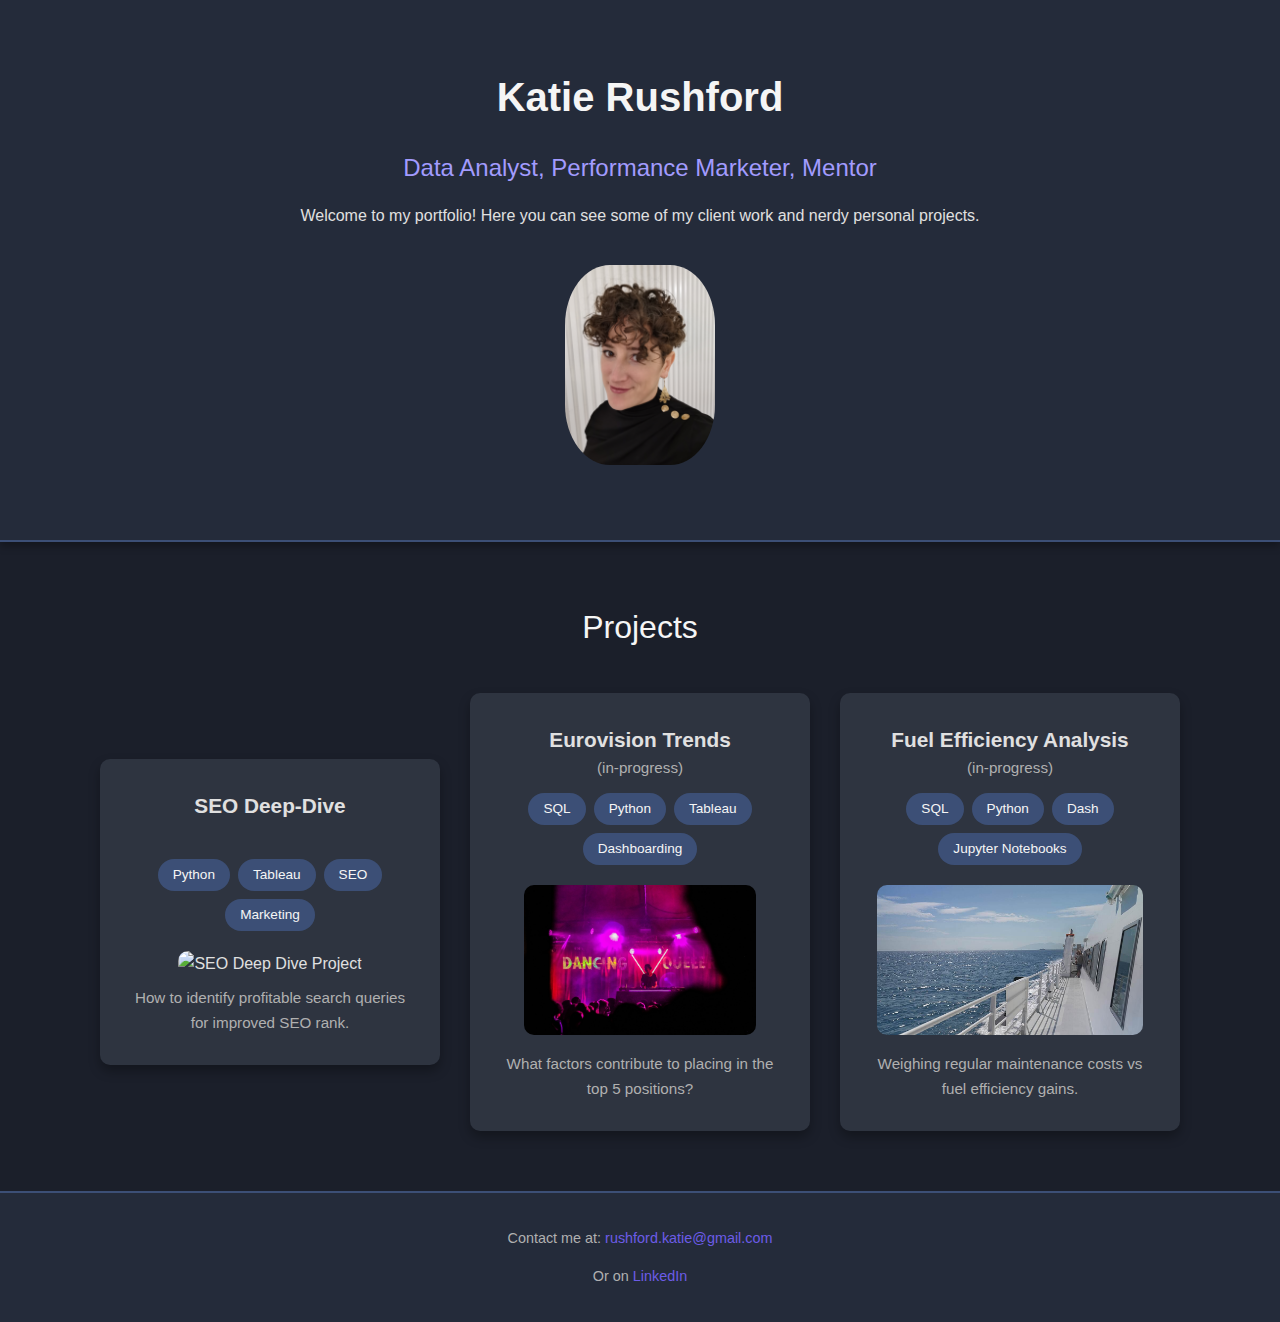
==== index.html @ add20924 "Update index.html changed unfinished projects to present tense" ====
<!DOCTYPE html>
<html lang="en">
  <head>
    <meta charset="UTF-8" />
    <meta name="viewport" content="width=device-width, initial-scale=1.0" />
    <meta http-equiv="X-UA-Compatible" content="ie=edge" />
    <title>Katie Rushford's Portfolio</title>
    <link rel="stylesheet" href="style.css" />
  </head>
  <body>
    <header>
      <div class="header-content">
        <div class="header-text">
          <h1>Katie Rushford</h1>
          <h2>Data Analyst, Performance Marketer, Mentor</h2>
          <p>
            Welcome to my portfolio! Here you can see some of my client work and
            nerdy personal projects.
          </p>
        </div>
        <img
          src="images/profile black edited.jpg"
          alt="Katie Rushford"
          class="profile-pic"
        />
      </div>
    </header>

    <section>
      <h2 id="project-header">Projects</h2>
      <div class="project-container">
        <div class="project-tile" onclick="openModal('seoModal')">
          <div class="project-title-text">
            <h3>SEO Deep-Dive</h3>
          </div>
          <div class="tag-container">
            <span class="tag">Python</span>
            <span class="tag">Tableau</span>
            <span class="tag">SEO</span>
            <span class="tag">Marketing</span>
          </div>
          <img src="images/seo.png" alt="SEO Deep Dive Project" />
          <p>
            How to identify profitable search queries for improved SEO rank.
          </p>
        </div>
        <div class="project-tile" onclick="openModal('eurovisionModal')">
          <div class="project-title-text">
            <h3>Eurovision Trends</h3>
            <p>(in-progress)</p>
          </div>
          <div class="tag-container">
            <span class="tag">SQL</span>
            <span class="tag">Python</span>
            <span class="tag">Tableau</span>
            <span class="tag">Dashboarding</span>
          </div>
          <img src="images/dancingqueen.jpg" alt="Eurovision Trends Project" />
          <p>What factors contribute to placing in the top 5 positions?</p>
        </div>

        <div class="project-tile" onclick="openModal('ferryModal')">
          <div class="project-title-text">
            <h3>Fuel Efficiency Analysis</h3>
            <p>(in-progress)</p>
          </div>
          <div class="tag-container">
            <span class="tag">SQL</span>
            <span class="tag">Python</span>
            <span class="tag">Dash</span>
            <span class="tag">Jupyter Notebooks</span>
          </div>
          <img src="images/ferry.jpg" alt="Ferry Efficiency Project" />
          <p>Weighing regular maintenance costs vs fuel efficiency gains.</p>
        </div>
      </div>
    </section>

    <footer>
      <p>
        Contact me at:
        <a href="mailto:rushford.katie@gmail.com">rushford.katie@gmail.com</a>
      </p>
      <p>
        Or on
        <a
          href="https://www.linkedin.com/in/katie-rushford-b1260285/"
          target="_blank"
          >LinkedIn</a
        >
      </p>
    </footer>

    <div id="seoModal" class="modal">
      <div class="modal-content">
        <span class="close" onclick="closeModal('seoModal')">&times;</span>
        <h1>SEO Deep-Dive</h1>
        <hr class="purple-line" />
        <p>
          My client wanted to identify profitable opportunities to target
          improved SEO rankings. I analysed rank, search volume, and
          competitiveness of their search terms, prioritised by profitability for the
          company, and identified substantial niche areas for the client to
          focus their SEO strategy on. 
          
          I used Python to clean the data and build
          the database, and Tableau to create relevant visuals to aid
          explanations to non-technical and non-marketing stakeholders.
        </p>
        <section class="pdf-images">
          <h2>Presentation:</h2>

          <div class="image-container">
            <img
              src="slides_as_jpg/SEO Analysis_Katie Rushford_Client Anonymised (01).jpg"
              alt="Page 1 of SEO Analysis PDF"
            />
            <img
              src="slides_as_jpg/SEO Analysis_Katie Rushford_Client Anonymised (02).jpg"
              alt="Page 2 of SEO Analysis PDF"
            />
            <img
              src="slides_as_jpg/SEO Analysis_Katie Rushford_Client Anonymised (03).jpg"
              alt="Page 3 of SEO Analysis PDF"
            />
            <img
              src="slides_as_jpg/SEO Analysis_Katie Rushford_Client Anonymised (04).jpg"
              alt="Page 4 of SEO Analysis PDF"
            />
            <img
              src="slides_as_jpg/SEO Analysis_Katie Rushford_Client Anonymised (05).jpg"
              alt="Page 5 of SEO Analysis PDF"
            />
            <img
              src="slides_as_jpg/SEO Analysis_Katie Rushford_Client Anonymised (06).jpg"
              alt="Page 6 of SEO Analysis PDF"
            />
            <img
              src="slides_as_jpg/SEO Analysis_Katie Rushford_Client Anonymised (07).jpg"
              alt="Page 7 of SEO Analysis PDF"
            />
            <img
              src="slides_as_jpg/SEO Analysis_Katie Rushford_Client Anonymised (08).jpg"
              alt="Page 8 of SEO Analysis PDF"
            />
            <img
              src="slides_as_jpg/SEO Analysis_Katie Rushford_Client Anonymised (09).jpg"
              alt="Page 9 of SEO Analysis PDF"
            />
            <img
              src="slides_as_jpg/SEO Analysis_Katie Rushford_Client Anonymised (10).jpg"
              alt="Page 10 of SEO Analysis PDF"
            />
            <img
              src="slides_as_jpg/SEO Analysis_Katie Rushford_Client Anonymised (11).jpg"
              alt="Page 11 of SEO Analysis PDF"
            />
            <img
              src="slides_as_jpg/SEO Analysis_Katie Rushford_Client Anonymised (12).jpg"
              alt="Page 12 of SEO Analysis PDF"
            />
            <img
              src="slides_as_jpg/SEO Analysis_Katie Rushford_Client Anonymised (13).jpg"
              alt="Page 13 of SEO Analysis PDF"
            />
            <img
              src="slides_as_jpg/SEO Analysis_Katie Rushford_Client Anonymised (14).jpg"
              alt="Page 14 of SEO Analysis PDF"
            />
            <img
              src="slides_as_jpg/SEO Analysis_Katie Rushford_Client Anonymised (15).jpg"
              alt="Page 15 of SEO Analysis PDF"
            />
            <img
              src="slides_as_jpg/SEO Analysis_Katie Rushford_Client Anonymised (16).jpg"
              alt="Page 16 of SEO Analysis PDF"
            />
            <img
              src="slides_as_jpg/SEO Analysis_Katie Rushford_Client Anonymised (17).jpg"
              alt="Page 17 of SEO Analysis PDF"
            />
            <img
              src="slides_as_jpg/SEO Analysis_Katie Rushford_Client Anonymised (18).jpg"
              alt="Page 18 of SEO Analysis PDF"
            />
            <img
              src="slides_as_jpg/SEO Analysis_Katie Rushford_Client Anonymised (19).jpg"
              alt="Page 19 of SEO Analysis PDF"
            />
          </div>
        </section>
      </div>
    </div>

    <div id="eurovisionModal" class="modal">
      <div class="modal-content">
        <span class="close" onclick="closeModal('eurovisionModal')"
          >&times;</span
        >
        <h1>Eurovision Trends (in progress)</h1>
        <hr class="purple-line" />
        <p>
          I started nerding-out over the history and influences of Eurovision
          results and want to see if I can build some cool visualisations of
          trends or even predictions of what factors contribute to placing in
          the top 5 overall positions. I wam particularly interested in the
          relationship (if any) between the professional jury vs general
          population scores. 
          
          I am using SQL and Python for data management and
          querying and Tableau to build the visual story.
        </p>
        <section class="pdf-images">
          <h2>Tableau Story:</h2>
          <div class="image-container">
            <a
              href="https://public.tableau.com/views/EurovisionDashboard_17280375357720/Sheet3?:language=en-US&:sid=&:redirect=auth&:display_count=n&:origin=viz_share_link"
              target="_blank"
              >View the Interactive Dashboard directly on Tableau Public</a
            >
          </div>
        </section>
      </div>
    </div>

    <div id="ferryModal" class="modal">
      <div class="modal-content">
        <span class="close" onclick="closeModal('ferryModal')">&times;</span>
        <h1>Ferry Operator Costs Analysis (in progress)</h1>
        <hr class="purple-line" />
        <p>
          A ferry operator client wants to optimise the costs of regular
          maintenance and servicing against the improved fuel efficiency gains.
          This project involves detailed analysis of operational data,
          predictive modeling to forecast fuel consumption, and cost-benefit
          analysis to determine optimal maintenance schedules. 
          
          I am building this dashboard as a web app using Dash in order to 
          reduce reliance on new tools for this very small company. 
        </p>
        <section class="pdf-images">
          <h2>Project Information:</h2>
          <div class="image-container">
            <p>(Visualizations coming soon.)</p>
          </div>
        </section>
      </div>
    </div>

    <script>
      // Modal functionality
      function openModal(modalId) {
        document.getElementById(modalId).style.display = 'block'
      }

      function closeModal(modalId) {
        document.getElementById(modalId).style.display = 'none'
      }

      // Close modal when clicking outside of it
      window.onclick = function (event) {
        const modals = document.querySelectorAll('.modal')
        modals.forEach(function (modal) {
          if (event.target == modal) {
            modal.style.display = 'none'
          }
        })
      }
    </script>
  </body>
</html>
---- style.css ----
/* Color Variables */
:root {
  --primary-bg: #1b1f2a;
  --secondary-bg: #242b3a;
  --highlight-bg: #2e3440;
  --border-color: #3c4f76;
  --accent-color: #6c5ce7;
  --accent-hover: #5e50d4;
  --light-text: #f5f5f5;
  --mid-text: #b0b0b0;
  --dark-text: #e0e0e0;
  --highlight-text: #a29bfe;
}

/* General Styles */
body {
  font-family: 'Roboto', sans-serif;
  margin: 0;
  padding: 0;
  background-color: var(--primary-bg);
  color: var(--dark-text);
  line-height: 1.6;
}

a {
  color: var(--accent-color);
  text-decoration: none;
  transition: color 0.3s;
}

a:hover {
  color: var(--accent-hover);
}

/* Header Styles */
header {
  display: flex;
  align-items: center;
  justify-content: center;
  height: 60vh;
  background-color: var(--secondary-bg);
  border-bottom: 2px solid var(--border-color);
  box-shadow: 0 4px 8px rgba(0, 0, 0, 0.3);
}

.header-content {
  display: flex;
  width: 90%;
  max-width: 1200px;
  align-items: center;
  flex-direction: column;
  text-align: center;
}

.header-text {
  margin-bottom: 20px;
}

.profile-pic {
  border-radius: 30%;
  height: 200px;
  object-fit: contain;
  margin-bottom: 20px;
}

h1 {
  font-size: 2.5em;
  color: var(--light-text);
  margin: 10px 0;
}

h2 {
  color: var(--highlight-text);
  margin-bottom: 10px;
  font-weight: 400;
}

/* Section Styles */
section {
  margin: 60px 0;
}

/* Project Container Styles */
.project-container {
  display: flex;
  flex-direction: column;
  align-items: center;
  gap: 40px;
}

@media (min-width: 900px) {
  .project-container {
    flex-direction: row;
    flex-wrap: wrap;
    justify-content: center;
    gap: 30px;
  }
}

/* Project Tile Styles */
.project-tile {
  background-color: var(--highlight-bg);
  border-radius: 10px;
  padding: 30px;
  box-shadow: 0 6px 12px rgba(0, 0, 0, 0.3);
  transition: transform 0.3s, box-shadow 0.3s;
  text-align: center;
  width: 280px;
}

.project-tile:hover {
  transform: translateY(-5px);
  box-shadow: 0 8px 16px rgba(0, 0, 0, 0.5);
}

.project-title-text {
  height: 60px;
  display: flex;
  flex-direction: column;
}

.project-tile h3 {
  color: var(--dark-text);
  margin: 0;
  font-size: 1.3em;
}

.project-tile img {
  height: 150px;
  width: auto;
  border-radius: 10px;
  margin: 10px 0;
  object-fit: cover;
}

.project-tile p {
  color: var(--mid-text);
  margin: 0;
  font-size: 0.95em;
}

.project-tile a {
  display: flex;
  flex-direction: column;
  height: 100%;
  color: inherit;
}

/* Tag Styles */
.tag-container {
  display: flex;
  justify-content: center;
  gap: 8px;
  margin: 10px 0;
  flex-wrap: wrap;
}

.tag {
  background-color: var(--border-color);
  color: var(--light-text);
  padding: 5px 15px;
  border-radius: 30px;
  font-size: 0.85em;
}

/* Footer Styles */
footer {
  text-align: center;
  margin-top: 50px;
  padding: 20px;
  background-color: var(--secondary-bg);
  font-size: 0.9em;
  color: var(--mid-text);
  border-top: 2px solid var(--border-color);
}

/* Project Header */
#project-header {
  text-align: center;
  font-size: 2em;
  color: var(--light-text);
  margin-bottom: 40px;
}

/* Modal Styles */
.modal {
  display: none;
  position: fixed;
  z-index: 1;
  left: 0;
  top: 0;
  width: 100%;
  height: 100%;
  overflow: auto;
  background-color: rgba(0, 0, 0, 0.7);
}

.modal-content {
  background-color: var(--secondary-bg);
  margin: 5% auto;
  padding: 40px;
  border: 1px solid var(--border-color);
  width: 80%;
  max-width: 1200px;
  border-radius: 15px;
  box-shadow: 0 6px 12px rgba(0, 0, 0, 0.4);
  color: var(--light-text);
}

.close {
  color: var(--light-text);
  float: right;
  font-size: 28px;
  font-weight: bold;
  cursor: pointer;
}

.close:hover,
.close:focus {
  color: var(--accent-hover);
  text-decoration: none;
}

.image-container {
  width: 100%;
  display: flex;
  flex-direction: column;
}

.image-container img {
  margin: 10px 0;
}
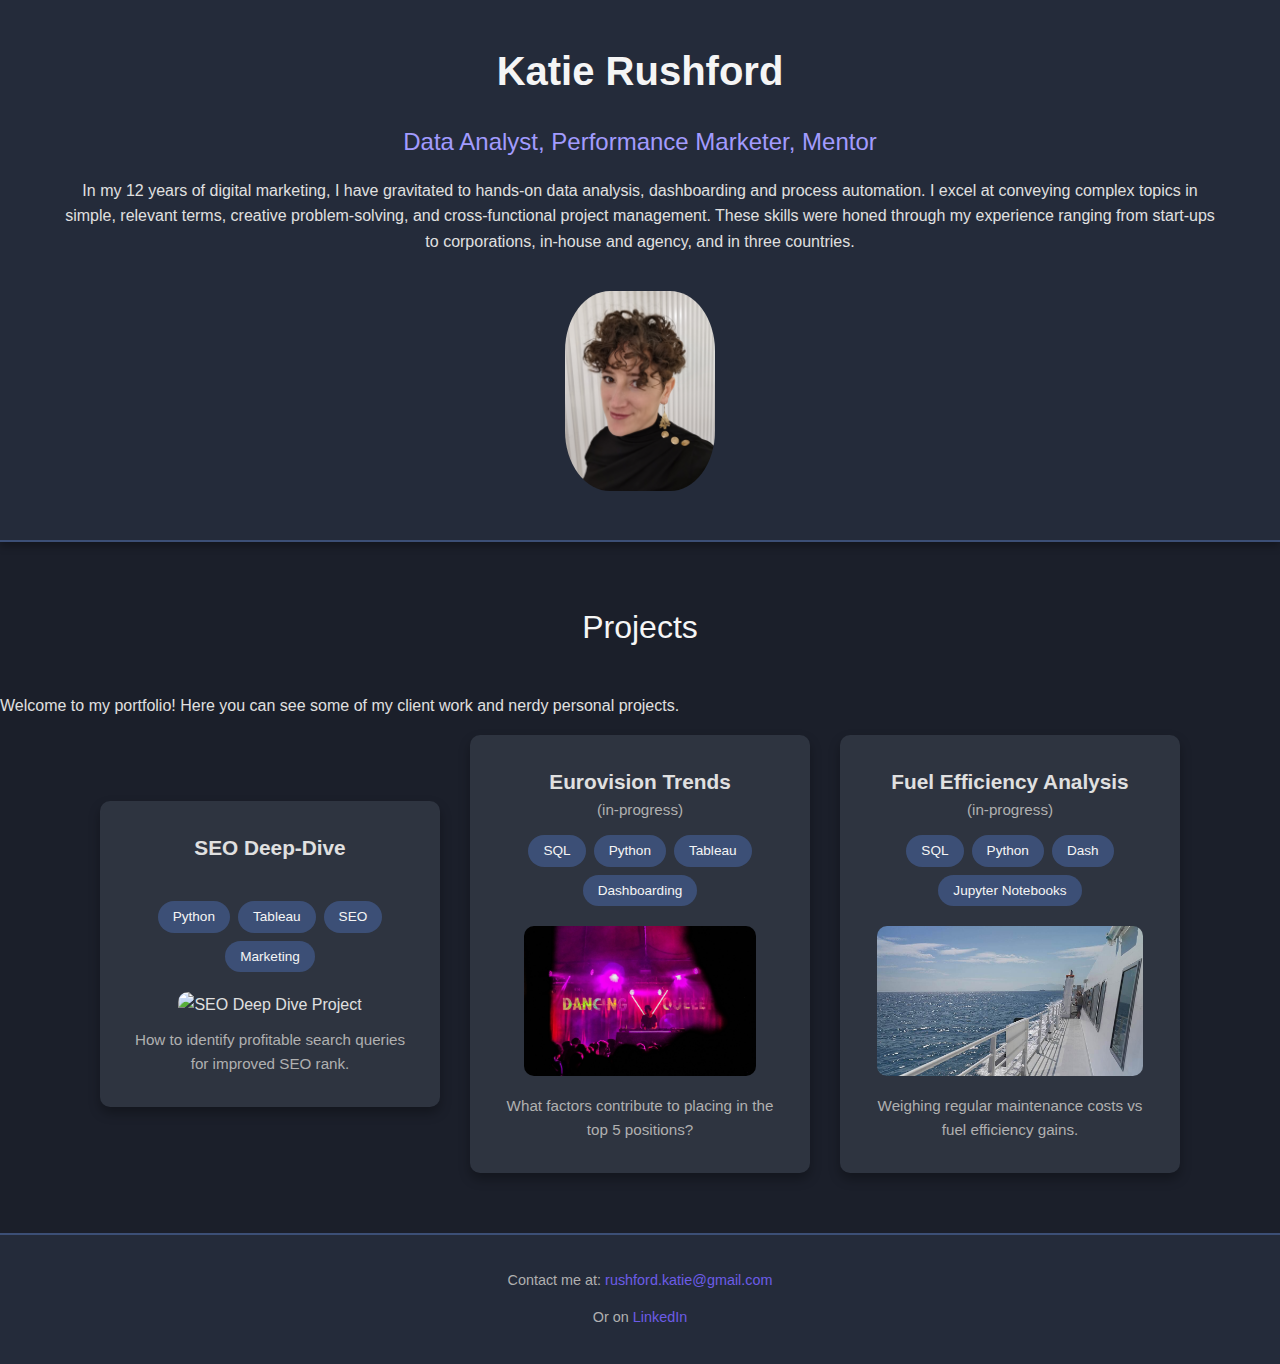
==== commit bafbc2a7: "Update index.html add intro" ====
--- a/index.html
+++ b/index.html
@@ -14,8 +14,7 @@
           <h1>Katie Rushford</h1>
           <h2>Data Analyst, Performance Marketer, Mentor</h2>
           <p>
-            Welcome to my portfolio! Here you can see some of my client work and
-            nerdy personal projects.
+            In my 12 years of digital marketing, I have gravitated to hands-on data analysis, dashboarding and process automation. I excel at conveying complex topics in simple, relevant terms, creative problem-solving, and cross-functional project management. These skills were honed through my experience ranging from start-ups to corporations, in-house and agency, and in three countries. 
           </p>
         </div>
         <img
@@ -28,6 +27,10 @@
 
     <section>
       <h2 id="project-header">Projects</h2>
+      <p>
+        Welcome to my portfolio! Here you can see some of my client work and
+            nerdy personal projects.
+      </p>
       <div class="project-container">
         <div class="project-tile" onclick="openModal('seoModal')">
           <div class="project-title-text">
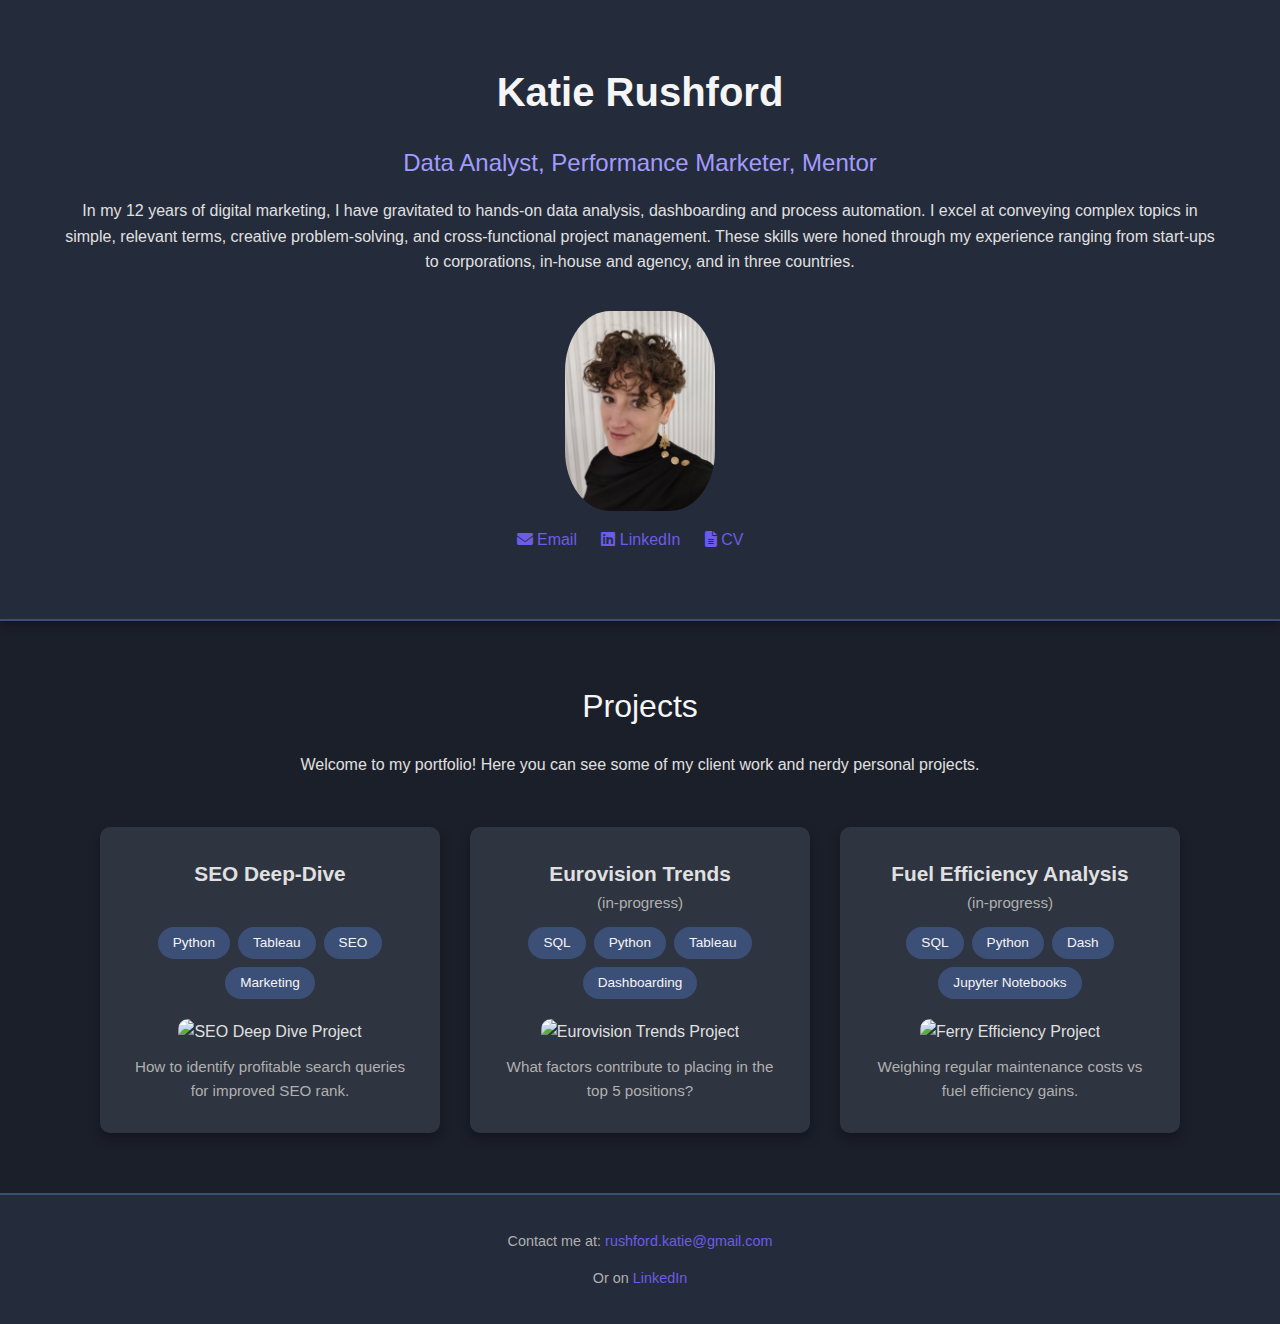
==== commit eb5d4b64: "add font awesome and add links under profile image" ====
--- a/index.html
+++ b/index.html
@@ -6,6 +6,10 @@
     <meta http-equiv="X-UA-Compatible" content="ie=edge" />
     <title>Katie Rushford's Portfolio</title>
     <link rel="stylesheet" href="style.css" />
+    <link
+      rel="stylesheet"
+      href="https://cdnjs.cloudflare.com/ajax/libs/font-awesome/6.4.0/css/all.min.css"
+    />
   </head>
   <body>
     <header>
@@ -14,7 +18,12 @@
           <h1>Katie Rushford</h1>
           <h2>Data Analyst, Performance Marketer, Mentor</h2>
           <p>
-            In my 12 years of digital marketing, I have gravitated to hands-on data analysis, dashboarding and process automation. I excel at conveying complex topics in simple, relevant terms, creative problem-solving, and cross-functional project management. These skills were honed through my experience ranging from start-ups to corporations, in-house and agency, and in three countries. 
+            In my 12 years of digital marketing, I have gravitated to hands-on
+            data analysis, dashboarding and process automation. I excel at
+            conveying complex topics in simple, relevant terms, creative
+            problem-solving, and cross-functional project management. These
+            skills were honed through my experience ranging from start-ups to
+            corporations, in-house and agency, and in three countries.
           </p>
         </div>
         <img
@@ -22,14 +31,28 @@
           alt="Katie Rushford"
           class="profile-pic"
         />
+        <p class="contact-links">
+          <a href="mailto:rushford.katie@gmail.com">
+            <i class="fa fa-envelope"></i> Email
+          </a>
+          <a
+            href="https://www.linkedin.com/in/katie-rushford-b1260285/"
+            target="_blank"
+          >
+            <i class="fa-brands fa-linkedin"></i> LinkedIn
+          </a>
+          <a href="YOUR_CV_URL" target="_blank">
+            <i class="fa fa-file-text"></i> CV
+          </a>
+        </p>
       </div>
     </header>
 
     <section>
-      <h2 id="project-header">Projects</h2>
-      <p>
+      <h2 class="project-header">Projects</h2>
+      <p class="portfolio-introduction">
         Welcome to my portfolio! Here you can see some of my client work and
-            nerdy personal projects.
+        nerdy personal projects.
       </p>
       <div class="project-container">
         <div class="project-tile" onclick="openModal('seoModal')">
@@ -58,7 +81,7 @@
             <span class="tag">Tableau</span>
             <span class="tag">Dashboarding</span>
           </div>
-          <img src="images/dancingqueen.jpg" alt="Eurovision Trends Project" />
+          <img src="images/microphone.jpg" alt="Eurovision Trends Project" />
           <p>What factors contribute to placing in the top 5 positions?</p>
         </div>
 
@@ -73,7 +96,7 @@
             <span class="tag">Dash</span>
             <span class="tag">Jupyter Notebooks</span>
           </div>
-          <img src="images/ferry.jpg" alt="Ferry Efficiency Project" />
+          <img src="images/ferry2.jpg" alt="Ferry Efficiency Project" />
           <p>Weighing regular maintenance costs vs fuel efficiency gains.</p>
         </div>
       </div>
@@ -102,12 +125,10 @@
         <p>
           My client wanted to identify profitable opportunities to target
           improved SEO rankings. I analysed rank, search volume, and
-          competitiveness of their search terms, prioritised by profitability for the
-          company, and identified substantial niche areas for the client to
-          focus their SEO strategy on. 
-          
-          I used Python to clean the data and build
-          the database, and Tableau to create relevant visuals to aid
+          competitiveness of their search terms, prioritised by profitability
+          for the company, and identified substantial niche areas for the client
+          to focus their SEO strategy on. I used Python to clean the data and
+          build the database, and Tableau to create relevant visuals to aid
           explanations to non-technical and non-marketing stakeholders.
         </p>
         <section class="pdf-images">
@@ -208,9 +229,7 @@
           trends or even predictions of what factors contribute to placing in
           the top 5 overall positions. I wam particularly interested in the
           relationship (if any) between the professional jury vs general
-          population scores. 
-          
-          I am using SQL and Python for data management and
+          population scores. I am using SQL and Python for data management and
           querying and Tableau to build the visual story.
         </p>
         <section class="pdf-images">
@@ -236,10 +255,9 @@
           maintenance and servicing against the improved fuel efficiency gains.
           This project involves detailed analysis of operational data,
           predictive modeling to forecast fuel consumption, and cost-benefit
-          analysis to determine optimal maintenance schedules. 
-          
-          I am building this dashboard as a web app using Dash in order to 
-          reduce reliance on new tools for this very small company. 
+          analysis to determine optimal maintenance schedules. I am building
+          this dashboard as a web app using Dash in order to reduce reliance on
+          new tools for this very small company.
         </p>
         <section class="pdf-images">
           <h2>Project Information:</h2>
--- a/style.css
+++ b/style.css
@@ -20,6 +20,7 @@
   background-color: var(--primary-bg);
   color: var(--dark-text);
   line-height: 1.6;
+  text-align: center;
 }
 
 a {
@@ -37,7 +38,6 @@
   display: flex;
   align-items: center;
   justify-content: center;
-  height: 60vh;
   background-color: var(--secondary-bg);
   border-bottom: 2px solid var(--border-color);
   box-shadow: 0 4px 8px rgba(0, 0, 0, 0.3);
@@ -50,6 +50,7 @@
   align-items: center;
   flex-direction: column;
   text-align: center;
+  margin: 50px 0;
 }
 
 .header-text {
@@ -60,7 +61,6 @@
   border-radius: 30%;
   height: 200px;
   object-fit: contain;
-  margin-bottom: 20px;
 }
 
 h1 {
@@ -174,12 +174,15 @@
   border-top: 2px solid var(--border-color);
 }
 
-/* Project Header */
-#project-header {
+.project-header {
   text-align: center;
   font-size: 2em;
   color: var(--light-text);
-  margin-bottom: 40px;
+  margin-bottom: 20px;
+}
+
+.portfolio-introduction {
+  margin: 0 0 50px 0;
 }
 
 /* Modal Styles */
@@ -227,6 +230,6 @@
   flex-direction: column;
 }
 
-.image-container img {
-  margin: 10px 0;
-}
+.contact-links a {
+  margin-right: 20px;
+}
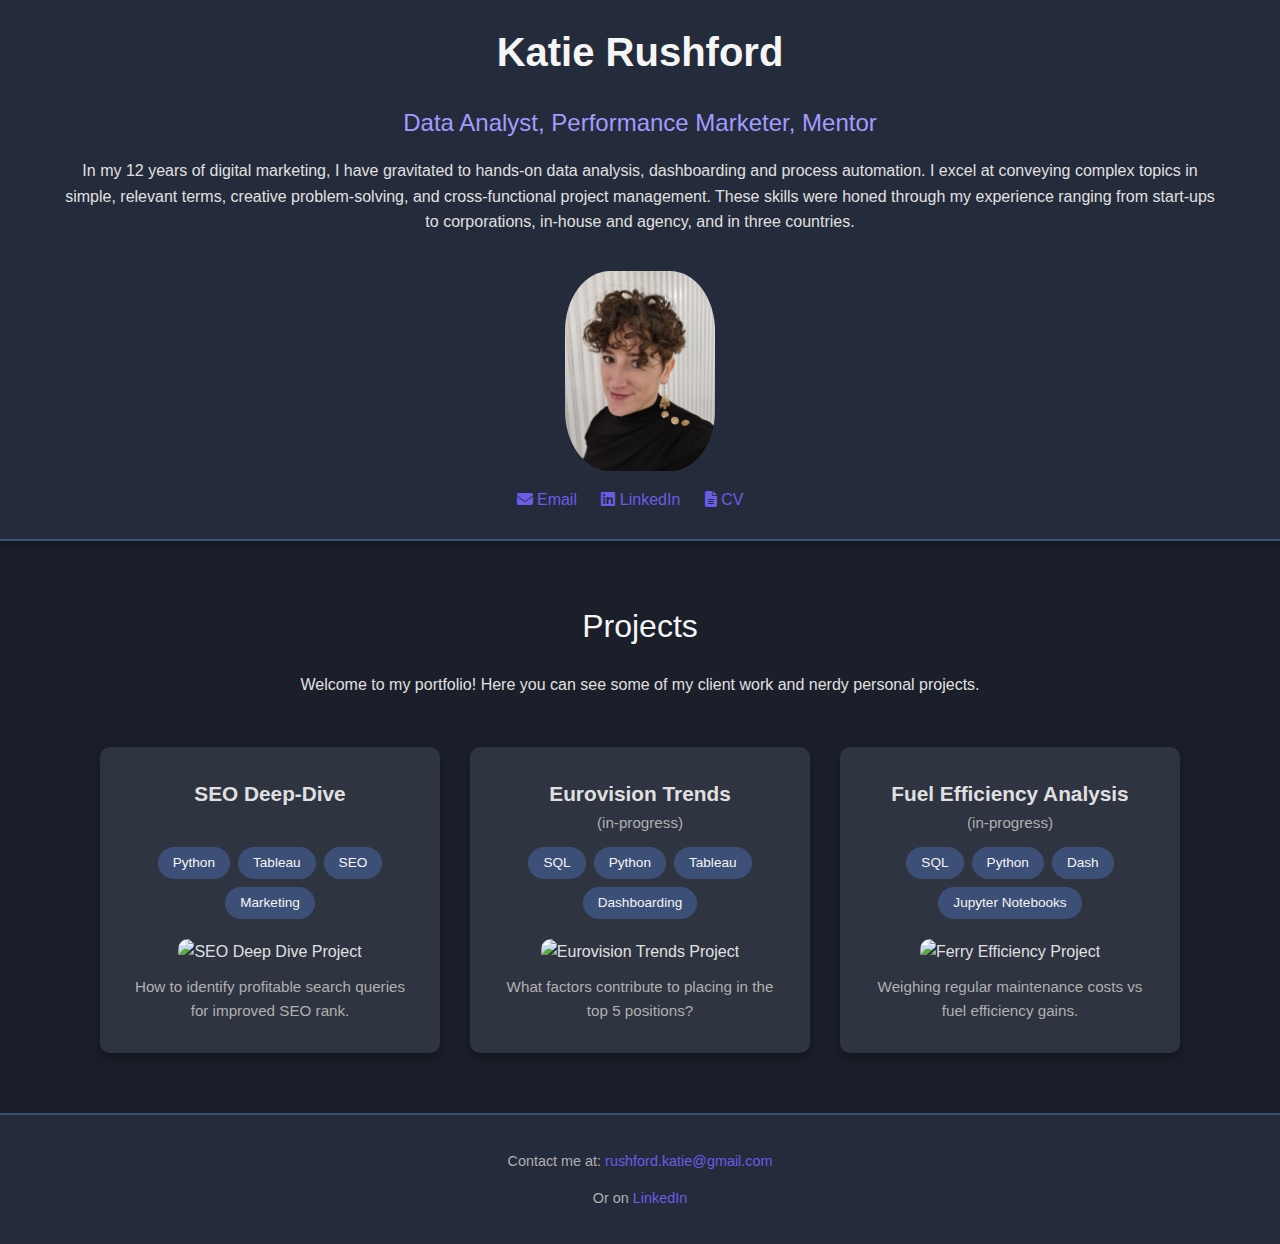
==== commit baaa5d47: "Update index.html add genre development area chart preview" ====
--- a/index.html
+++ b/index.html
@@ -41,7 +41,7 @@
           >
             <i class="fa-brands fa-linkedin"></i> LinkedIn
           </a>
-          <a href="YOUR_CV_URL" target="_blank">
+          <a href="https://drive.google.com/file/d/1Z7JXncCK5LeNCzRslnXLZP6KDz0f9C-q/view?usp=sharing" target="_blank">
             <i class="fa fa-file-text"></i> CV
           </a>
         </p>
@@ -235,6 +235,15 @@
         <section class="pdf-images">
           <h2>Tableau Story:</h2>
           <div class="image-container">
+
+<section class="pdf-images">
+          <h2>Highlights:</h2>
+
+          <div class="image-container">
+            <img
+              src="genre_dev.jpg"
+              alt="Preview genre annual development area chart"
+              />
             <a
               href="https://public.tableau.com/views/EurovisionDashboard_17280375357720/Sheet3?:language=en-US&:sid=&:redirect=auth&:display_count=n&:origin=viz_share_link"
               target="_blank"
--- a/style.css
+++ b/style.css
@@ -50,7 +50,7 @@
   align-items: center;
   flex-direction: column;
   text-align: center;
-  margin: 50px 0;
+  margin: 10px 0;
 }
 
 .header-text {
